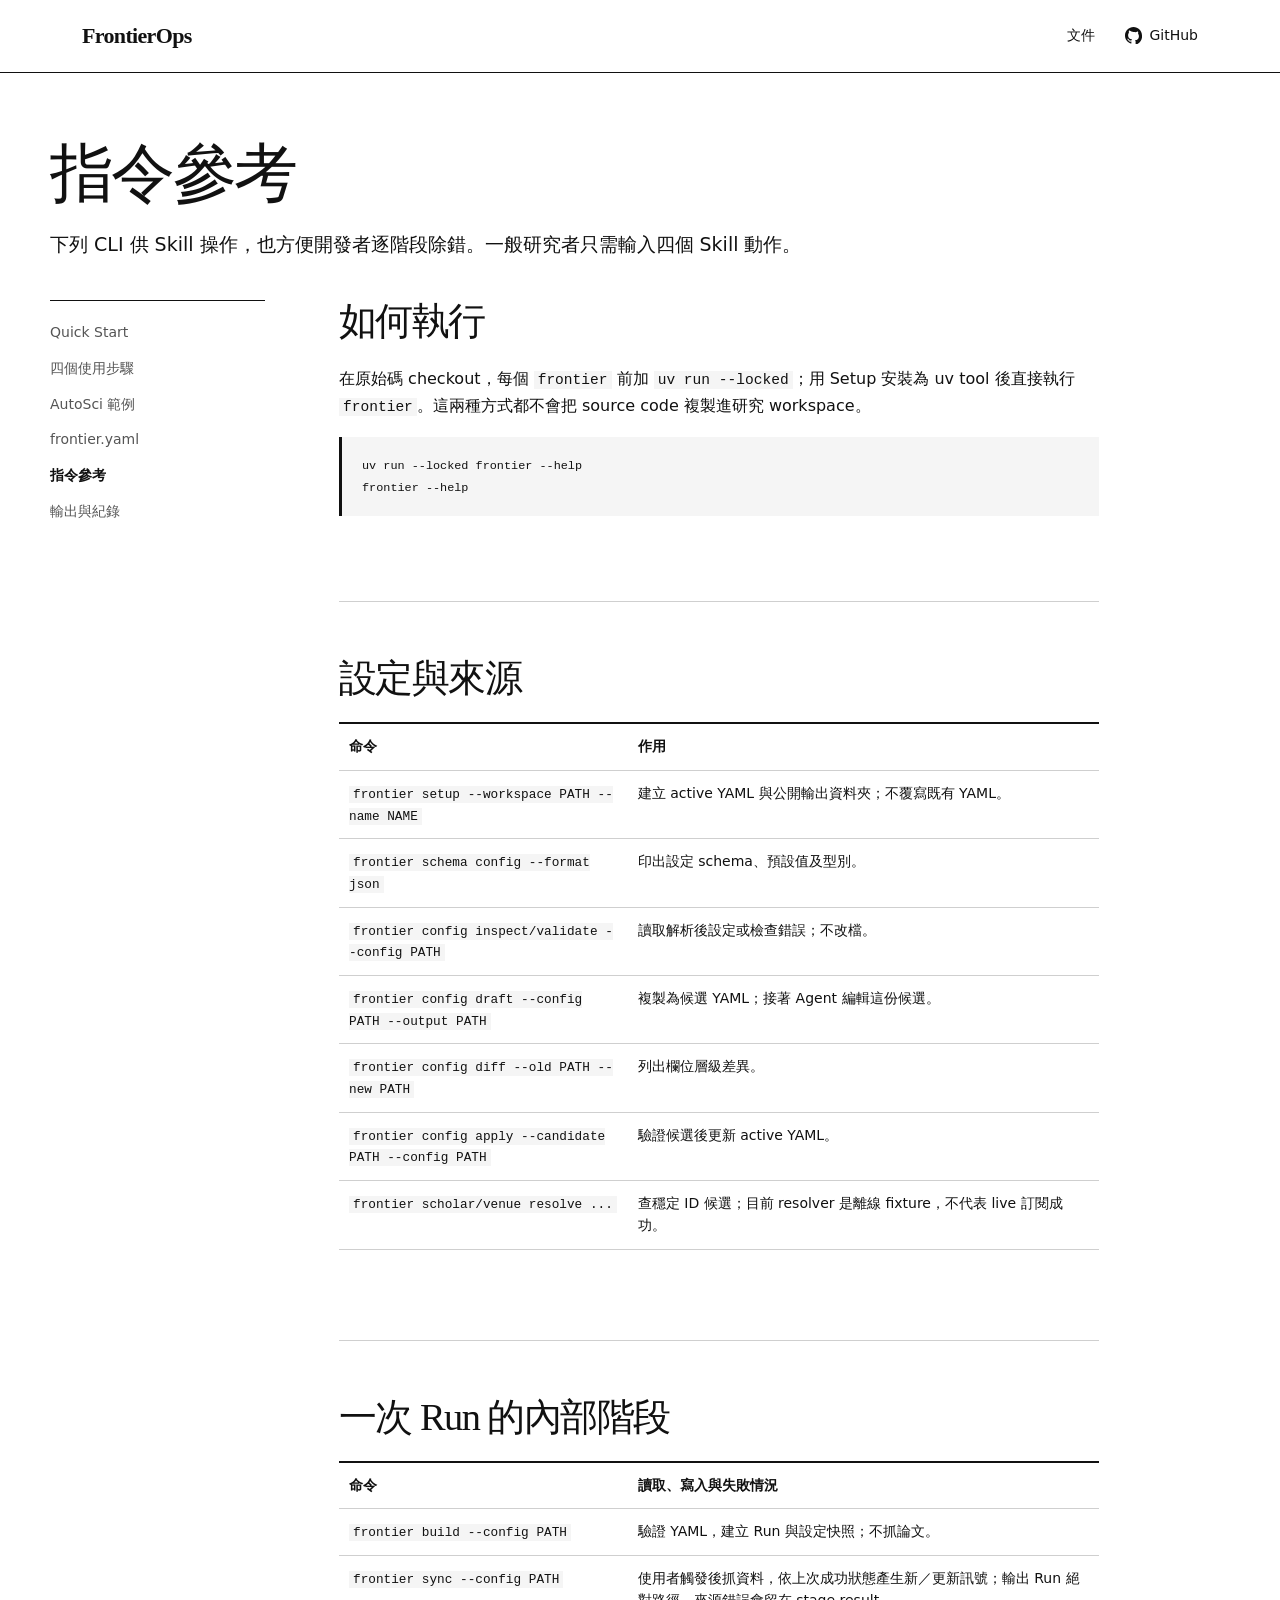
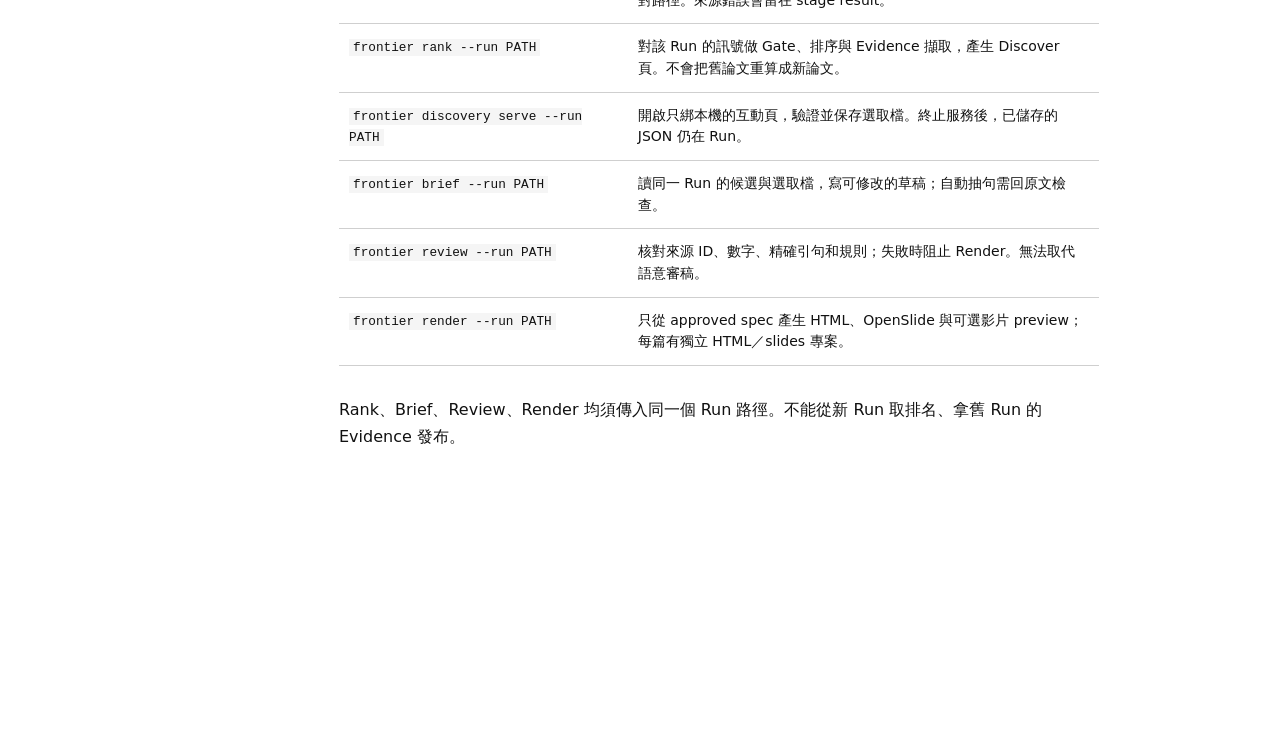
==== docs/commands.html @ 9b868801 "docs: split researcher guide into focused pages" ====
<!doctype html><html lang="zh-Hant"><head><meta charset="utf-8"><meta name="viewport" content="width=device-width,initial-scale=1"><title>指令參考 — FrontierOps</title><link rel="stylesheet" href="site.css"></head><body>
<header class="site-header"><div class="container header-inner"><a class="wordmark" href="index.html">FrontierOps</a><nav><a href="guide.html">文件</a><a class="github-link" href="https://github.com/Yuankai619/FrontierOps"><img src="github.svg" alt="">GitHub</a></nav></div></header>
<main class="container doc-page"><h1>指令參考</h1><p class="lead">下列 CLI 供 Skill 操作，也方便開發者逐階段除錯。一般研究者只需輸入四個 Skill 動作。</p>
<div class="docs-layout"><nav class="docs-nav" aria-label="文件頁面"><a href="quick-start.html">Quick Start</a><a href="steps.html">四個使用步驟</a><a href="example.html">AutoSci 範例</a><a href="configuration.html">frontier.yaml</a><a href="commands.html" aria-current="page">指令參考</a><a href="outputs.html">輸出與紀錄</a></nav><article class="docs-main">
<section><h2>如何執行</h2><p>在原始碼 checkout，每個 <code>frontier</code> 前加 <code>uv run --locked</code>；用 Setup 安裝為 uv tool 後直接執行 <code>frontier</code>。這兩種方式都不會把 source code 複製進研究 workspace。</p><pre><code>uv run --locked frontier --help
frontier --help</code></pre></section>
<section><h2>設定與來源</h2><table><thead><tr><th>命令</th><th>作用</th></tr></thead><tbody>
<tr><td><code>frontier setup --workspace PATH --name NAME</code></td><td>建立 active YAML 與公開輸出資料夾；不覆寫既有 YAML。</td></tr>
<tr><td><code>frontier schema config --format json</code></td><td>印出設定 schema、預設值及型別。</td></tr>
<tr><td><code>frontier config inspect/validate --config PATH</code></td><td>讀取解析後設定或檢查錯誤；不改檔。</td></tr>
<tr><td><code>frontier config draft --config PATH --output PATH</code></td><td>複製為候選 YAML；接著 Agent 編輯這份候選。</td></tr>
<tr><td><code>frontier config diff --old PATH --new PATH</code></td><td>列出欄位層級差異。</td></tr>
<tr><td><code>frontier config apply --candidate PATH --config PATH</code></td><td>驗證候選後更新 active YAML。</td></tr>
<tr><td><code>frontier scholar/venue resolve ...</code></td><td>查穩定 ID 候選；目前 resolver 是離線 fixture，不代表 live 訂閱成功。</td></tr>
</tbody></table></section>
<section><h2>一次 Run 的內部階段</h2><table><thead><tr><th>命令</th><th>讀取、寫入與失敗情況</th></tr></thead><tbody>
<tr><td><code>frontier build --config PATH</code></td><td>驗證 YAML，建立 Run 與設定快照；不抓論文。</td></tr>
<tr><td><code>frontier sync --config PATH</code></td><td>使用者觸發後抓資料，依上次成功狀態產生新／更新訊號；輸出 Run 絕對路徑。來源錯誤會留在 stage result。</td></tr>
<tr><td><code>frontier rank --run PATH</code></td><td>對該 Run 的訊號做 Gate、排序與 Evidence 擷取，產生 Discover 頁。不會把舊論文重算成新論文。</td></tr>
<tr><td><code>frontier discovery serve --run PATH</code></td><td>開啟只綁本機的互動頁，驗證並保存選取檔。終止服務後，已儲存的 JSON 仍在 Run。</td></tr>
<tr><td><code>frontier brief --run PATH</code></td><td>讀同一 Run 的候選與選取檔，寫可修改的草稿；自動抽句需回原文檢查。</td></tr>
<tr><td><code>frontier review --run PATH</code></td><td>核對來源 ID、數字、精確引句和規則；失敗時阻止 Render。無法取代語意審稿。</td></tr>
<tr><td><code>frontier render --run PATH</code></td><td>只從 approved spec 產生 HTML、OpenSlide 與可選影片 preview；每篇有獨立 HTML／slides 專案。</td></tr>
</tbody></table><p>Rank、Brief、Review、Render 均須傳入同一個 Run 路徑。不能從新 Run 取排名、拿舊 Run 的 Evidence 發布。</p></section>
</article></div></main></body></html>
---- docs/site.css ----
:root{color-scheme:light;--ink:#111;--muted:#555;--line:#cfcfcf;--soft:#f5f5f5;--paper:#fff}
*{box-sizing:border-box}
html{scroll-behavior:smooth}
body{margin:0;background:var(--paper);color:var(--ink);font:16px/1.7 system-ui,-apple-system,"Noto Sans TC",sans-serif}
a{color:inherit;text-underline-offset:4px}
a:hover{text-decoration-thickness:2px}
a:focus-visible,button:focus-visible{outline:2px solid var(--ink);outline-offset:4px}
.container{max-width:1180px;margin:auto;padding:0 32px}
.site-header{border-bottom:1px solid var(--ink);background:var(--paper)}
.header-inner{min-height:72px;display:flex;align-items:center;justify-content:space-between;gap:24px}
.wordmark{font:700 22px/1.1 Georgia,"Noto Serif TC",serif;text-decoration:none;letter-spacing:-.03em}
.site-header nav,.footer-inner>div{display:flex;align-items:center;gap:30px;flex-wrap:wrap}
.site-header nav a,.site-footer a{font-size:14px;text-decoration:none}
.site-header nav a:hover,.site-footer a:hover{text-decoration:underline}
.github-link{display:inline-flex;align-items:center;gap:7px}.github-link img{width:17px;height:17px}
.docs-home{padding-top:78px;padding-bottom:100px}.docs-home h1{font-size:68px;margin-bottom:16px}.docs-lead{font-size:20px;max-width:680px}
.doc-links{display:grid;grid-template-columns:1fr 1fr;gap:0 42px;border-top:2px solid #111;margin-top:52px}.doc-links a{display:grid;grid-template-columns:40px 1fr;gap:0 20px;text-decoration:none;border-bottom:1px solid var(--line);padding:24px 0}.doc-links a:hover strong{text-decoration:underline}.doc-links span{font:14px ui-monospace,monospace;color:var(--muted);grid-row:span 2}.doc-links strong{font:500 26px Georgia,serif}.doc-links small{font-size:14px;color:var(--muted)}.docs-aside{margin-top:42px;color:var(--muted)}
.doc-page{padding:65px 0 100px}.doc-page h1{font-size:clamp(42px,5vw,64px);margin-bottom:18px}.doc-page .lead{font-size:19px;max-width:770px}.doc-page .docs-layout{padding-top:22px}.doc-page .docs-main section{padding-top:0}.doc-page .docs-nav a[aria-current=page]{color:#111;font-weight:700}
h1,h2,h3,p{margin-top:0}
h1,h2{font-family:Georgia,"Noto Serif TC",serif;letter-spacing:-.04em;line-height:1.12}
h1{font-size:clamp(46px,7.2vw,100px);font-weight:500;margin-bottom:32px}
h2{font-size:clamp(32px,4.1vw,54px);font-weight:500;margin-bottom:26px}
h3{font-size:22px;line-height:1.25;margin-bottom:8px}
p{margin-bottom:18px}
.hero{padding:110px 0 112px}
.hero h1{max-width:1000px}
.hero-copy{font-size:clamp(19px,2vw,24px);line-height:1.6;max-width:800px}
.actions{display:flex;align-items:center;gap:30px;flex-wrap:wrap;margin-top:38px}
.button-primary{display:inline-flex;align-items:center;justify-content:space-between;gap:42px;padding:14px 19px;background:var(--ink);color:#fff;text-decoration:none;font-weight:650;min-width:180px}
.button-primary:hover{background:#333}
.plain-link{font-weight:600;text-decoration:none;border-bottom:1px solid var(--ink);padding-bottom:3px}
.section{border-top:1px solid var(--ink);padding:88px 0 94px}
.section-tinted{background:var(--soft)}
.split-section{display:grid;grid-template-columns:minmax(280px,.92fr) minmax(0,1fr);gap:80px}
.split-section h2{max-width:500px}
.section-copy{font-size:19px;line-height:1.72;max-width:650px}
.section-copy p:last-child{margin-bottom:0}
.action-list{list-style:none;padding:0;margin:42px 0 20px;border-top:1px solid var(--ink)}
.action-list li{display:grid;grid-template-columns:80px 180px 1fr;gap:22px;align-items:baseline;border-bottom:1px solid var(--line);padding:25px 0}
.action-list li>div{display:contents}
.action-list h3{margin:0}
.action-list p{margin:0;color:var(--muted)}
.step-number{font:15px/1.5 ui-monospace,SFMono-Regular,Consolas,monospace;color:var(--muted)}
.section-note{font-size:14px;color:var(--muted);margin-top:26px}
.output-row{border-top:1px solid var(--line);padding:19px 0 22px}
.output-row:last-child{border-bottom:1px solid var(--line)}
.output-row h3{font-size:20px}
.output-row p{font-size:17px;color:var(--muted);margin:0}
.closing{border-top:1px solid var(--ink);padding:86px 0 98px;background:var(--ink);color:#fff}
.closing h2{margin-bottom:18px}
.closing p{font-size:19px;max-width:700px;color:#ddd}
.closing .button-primary{background:#fff;color:var(--ink)}
.closing .button-primary:hover{background:#ddd}
.closing .plain-link{border-color:#fff}
.site-footer{border-top:1px solid var(--line);padding:30px 0 44px;font-size:14px}
.footer-inner{display:flex;justify-content:space-between;gap:24px}
.footer-inner>div{gap:24px}
/* Documentation layout */
.docs-intro{padding:62px 0 48px;border-bottom:1px solid var(--ink)}
.docs-intro h1{font-size:clamp(42px,5.2vw,70px);margin-bottom:20px}
.docs-intro p{font-size:19px;max-width:760px;margin:0}
.docs-layout{display:grid;grid-template-columns:215px minmax(0,760px);gap:74px;align-items:start;padding-top:42px;padding-bottom:100px}
.docs-nav{position:sticky;top:30px;border-top:1px solid var(--ink);padding-top:14px}
.docs-nav a{display:block;padding:6px 0;font-size:14px;text-decoration:none;color:var(--muted)}
.docs-nav a:hover{color:var(--ink);text-decoration:underline}
.docs-main section{padding:8px 0 60px;margin-bottom:55px;border-bottom:1px solid var(--line);scroll-margin-top:30px}
.docs-main section:last-child{border-bottom:0;margin-bottom:0}
.docs-main h2{font-size:clamp(29px,3vw,40px);margin-bottom:22px}
.docs-main h3{font-size:21px;margin:34px 0 12px}
.docs-main p,.docs-main li{max-width:760px}
.docs-main ul,.docs-main ol{padding-left:22px;margin:0 0 20px}
.docs-main li{padding-left:4px;margin-bottom:9px}
.docs-main pre{overflow:auto;background:var(--soft);border-left:3px solid var(--ink);padding:18px 20px;margin:18px 0 25px;font:13px/1.65 ui-monospace,SFMono-Regular,Consolas,monospace;white-space:pre}
.docs-main code{font:0.91em ui-monospace,SFMono-Regular,Consolas,monospace}
.docs-main p code,.docs-main li code,.docs-main td code{background:var(--soft);padding:1px 4px}
.docs-main pre code{background:transparent;padding:0}
.docs-main table{border-collapse:collapse;width:100%;font-size:14px;line-height:1.55;margin:20px 0 30px}
.docs-main th,.docs-main td{text-align:left;vertical-align:top;padding:12px 10px;border-bottom:1px solid var(--line)}
.docs-main th{border-top:2px solid var(--ink);font-weight:700}
.docs-main td:first-child{width:38%;overflow-wrap:anywhere}
.docs-main blockquote{margin:18px 0 24px;padding:16px 20px;border-left:3px solid var(--ink);background:var(--soft)}
.docs-main blockquote p:last-child{margin-bottom:0}
.docs-main .note{font-size:14px;color:var(--muted)}
.docs-main .mini-heading{font:700 14px/1.5 system-ui,-apple-system,sans-serif;letter-spacing:0;margin:22px 0 8px}
.docs-main .step-guide{border-top:1px solid var(--line);padding:22px 0 0}
.docs-main .step-guide h3{margin:0 0 7px}
.docs-main .step-guide p{margin-bottom:12px}
@media(max-width:820px){.split-section{grid-template-columns:1fr;gap:18px}.docs-layout{grid-template-columns:1fr;gap:28px}.docs-nav{position:static;display:flex;gap:18px;overflow-x:auto;white-space:nowrap}.docs-nav a{flex:none}.action-list li{grid-template-columns:50px 130px 1fr;gap:14px}.doc-links{grid-template-columns:1fr}}
@media(max-width:600px){.container{padding:0 20px}.header-inner{align-items:flex-start;flex-direction:column;padding-top:18px;padding-bottom:16px}.site-header nav{gap:12px 20px}.hero{padding:70px 0 78px}.section{padding:65px 0}.action-list li{grid-template-columns:44px 1fr;gap:8px 13px}.action-list li>div{display:block}.action-list p{grid-column:2;margin-top:5px}.closing{padding:65px 0}.footer-inner{flex-direction:column}.docs-intro{padding:46px 0 36px}.docs-layout{padding-bottom:55px}.docs-main section{margin-bottom:38px;padding-bottom:44px}.docs-main table{display:block;overflow-x:auto}}
@media(prefers-reduced-motion:reduce){html{scroll-behavior:auto}}
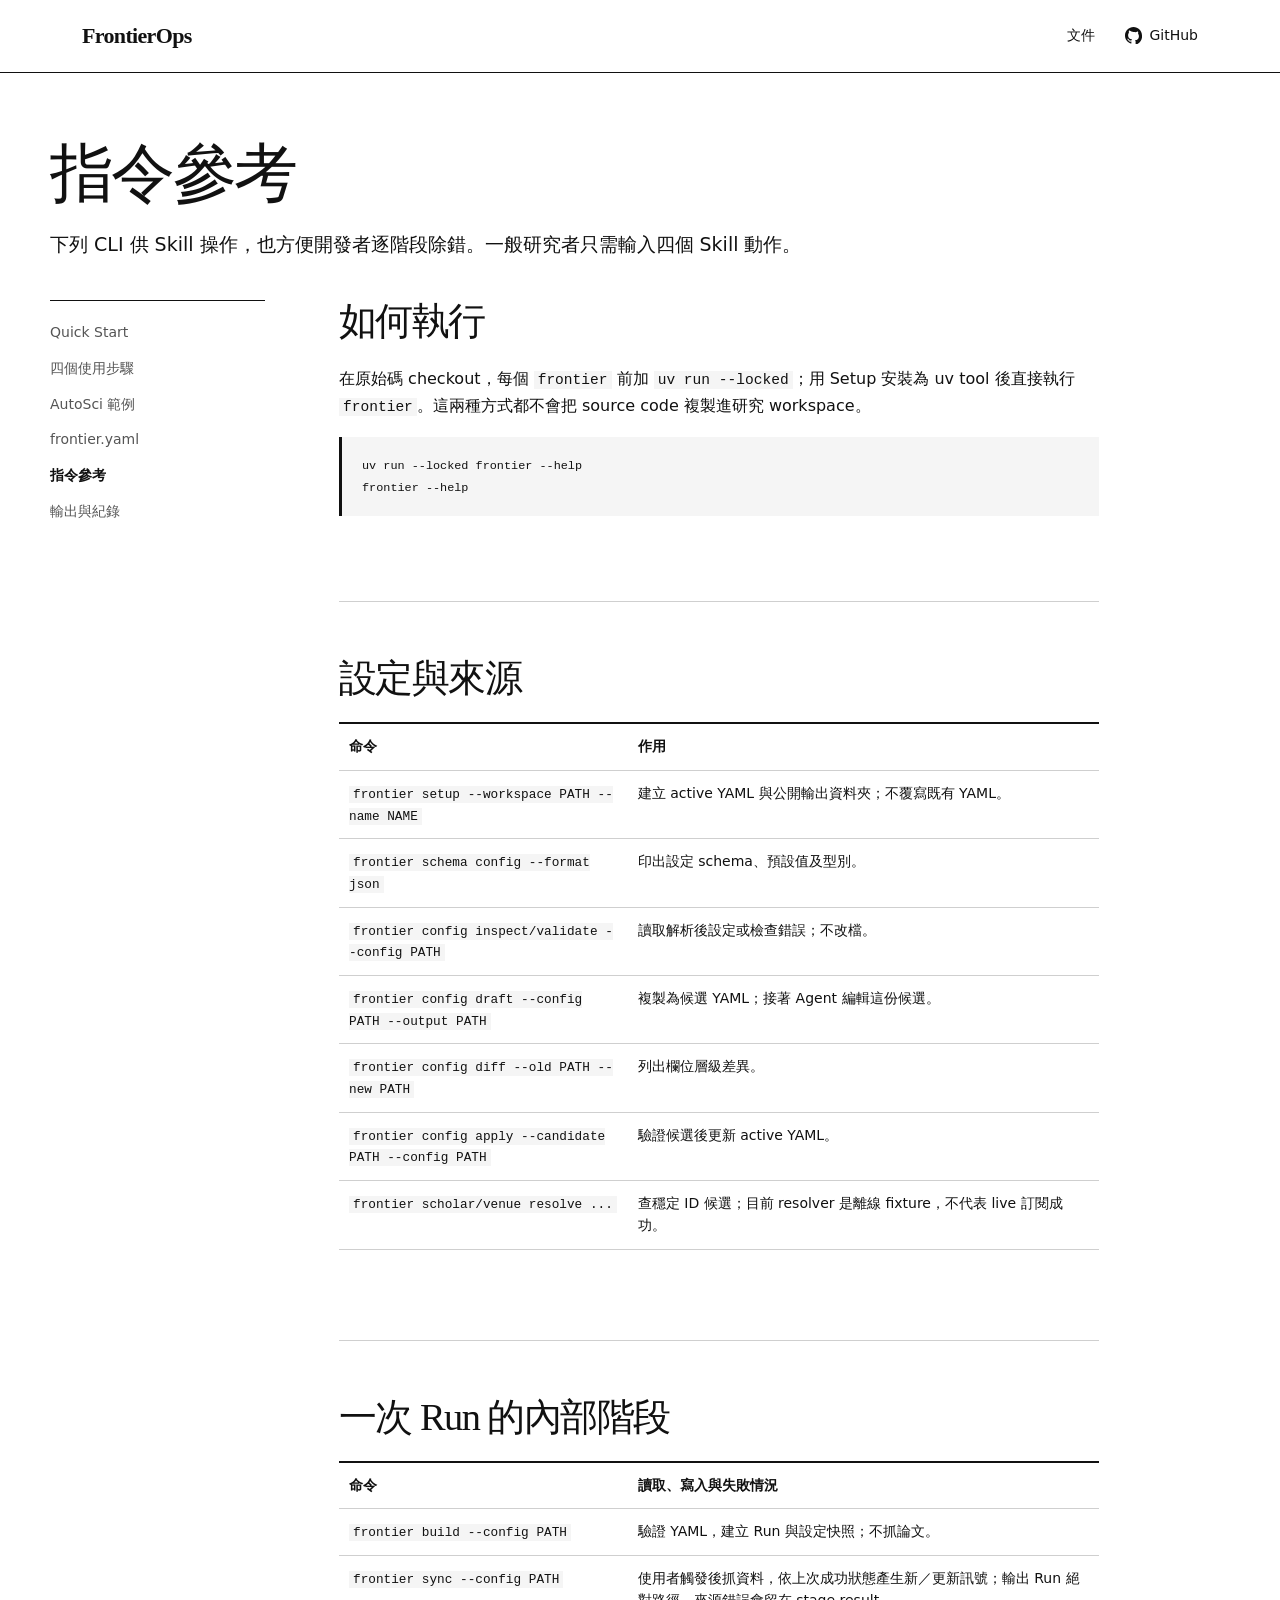
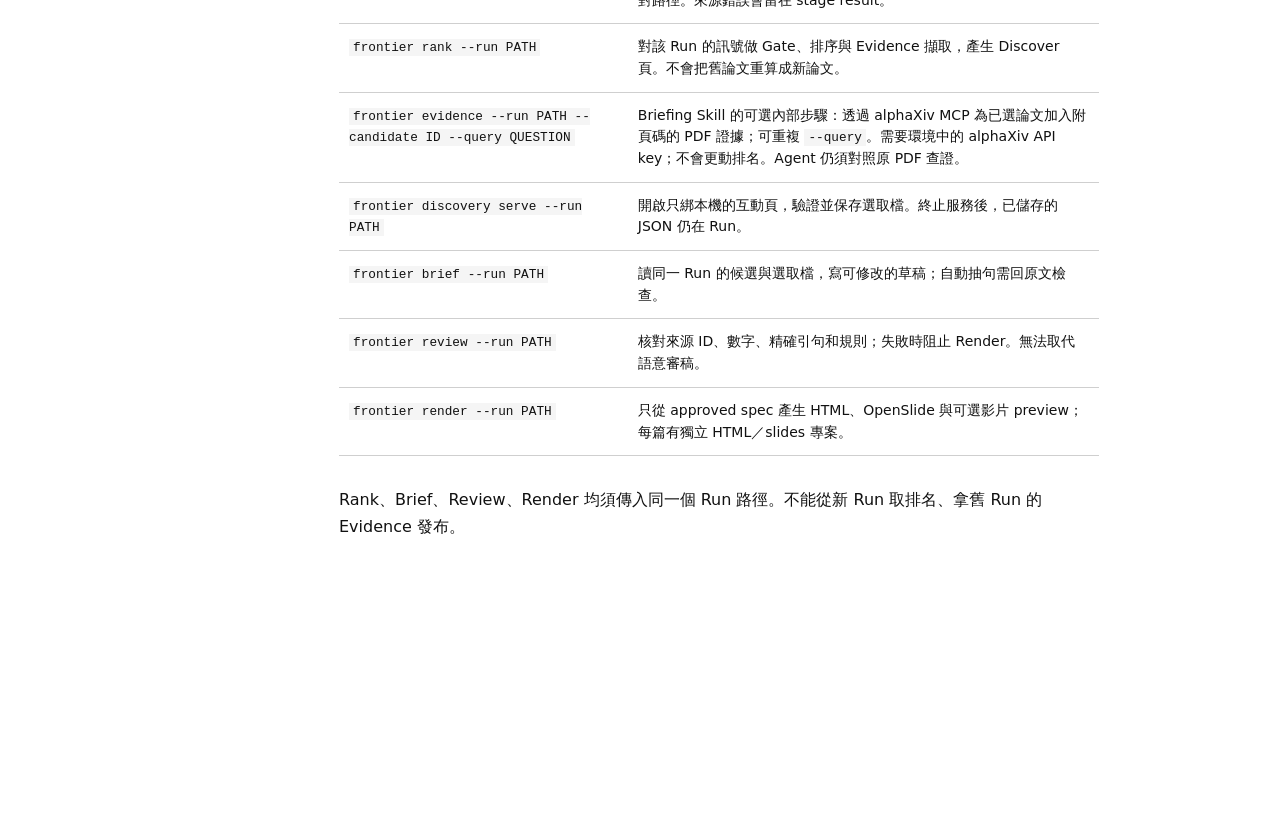
==== commit 53ffa4d5: "feat: enrich briefing candidates with alphaXiv page evidence" ====
--- a/docs/commands.html
+++ b/docs/commands.html
@@ -17,6 +17,7 @@
 <tr><td><code>frontier build --config PATH</code></td><td>驗證 YAML，建立 Run 與設定快照；不抓論文。</td></tr>
 <tr><td><code>frontier sync --config PATH</code></td><td>使用者觸發後抓資料，依上次成功狀態產生新／更新訊號；輸出 Run 絕對路徑。來源錯誤會留在 stage result。</td></tr>
 <tr><td><code>frontier rank --run PATH</code></td><td>對該 Run 的訊號做 Gate、排序與 Evidence 擷取，產生 Discover 頁。不會把舊論文重算成新論文。</td></tr>
+<tr><td><code>frontier evidence --run PATH --candidate ID --query QUESTION</code></td><td>Briefing Skill 的可選內部步驟：透過 alphaXiv MCP 為已選論文加入附頁碼的 PDF 證據；可重複 <code>--query</code>。需要環境中的 alphaXiv API key；不會更動排名。Agent 仍須對照原 PDF 查證。</td></tr>
 <tr><td><code>frontier discovery serve --run PATH</code></td><td>開啟只綁本機的互動頁，驗證並保存選取檔。終止服務後，已儲存的 JSON 仍在 Run。</td></tr>
 <tr><td><code>frontier brief --run PATH</code></td><td>讀同一 Run 的候選與選取檔，寫可修改的草稿；自動抽句需回原文檢查。</td></tr>
 <tr><td><code>frontier review --run PATH</code></td><td>核對來源 ID、數字、精確引句和規則；失敗時阻止 Render。無法取代語意審稿。</td></tr>
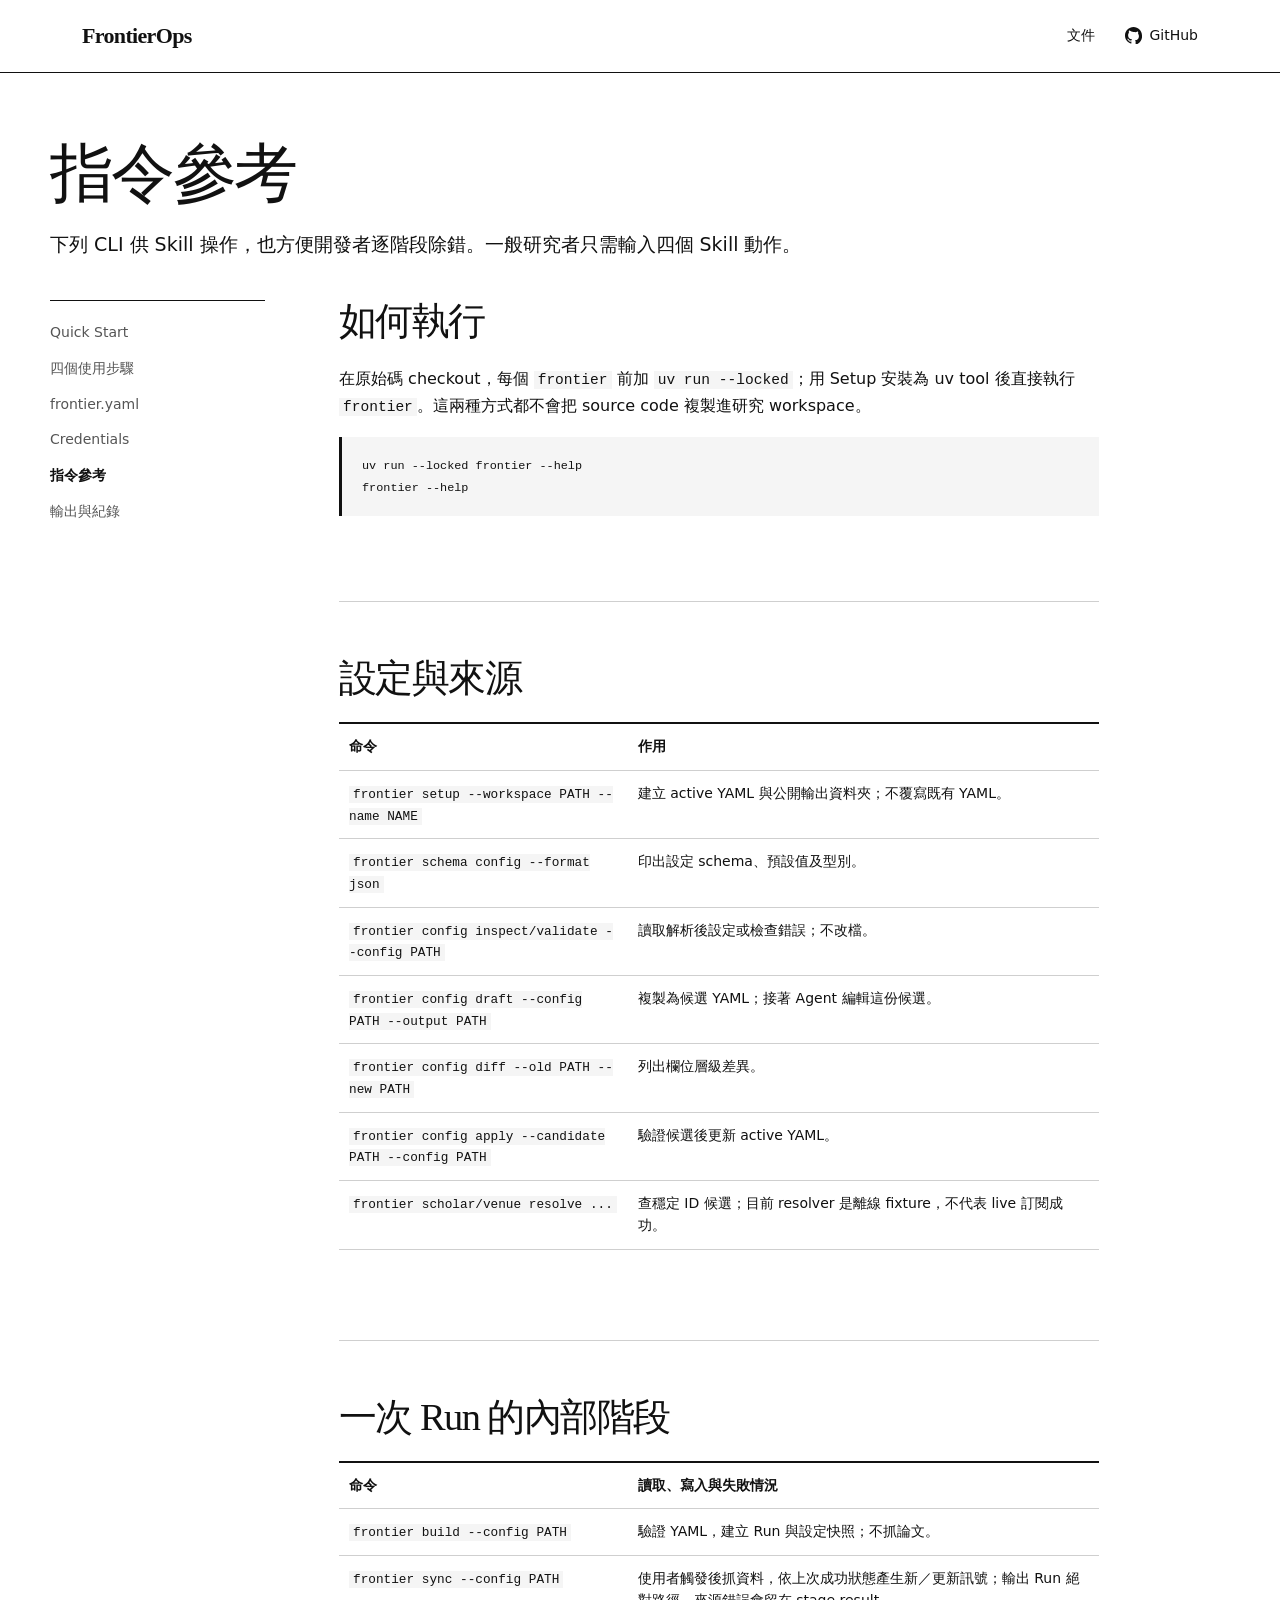
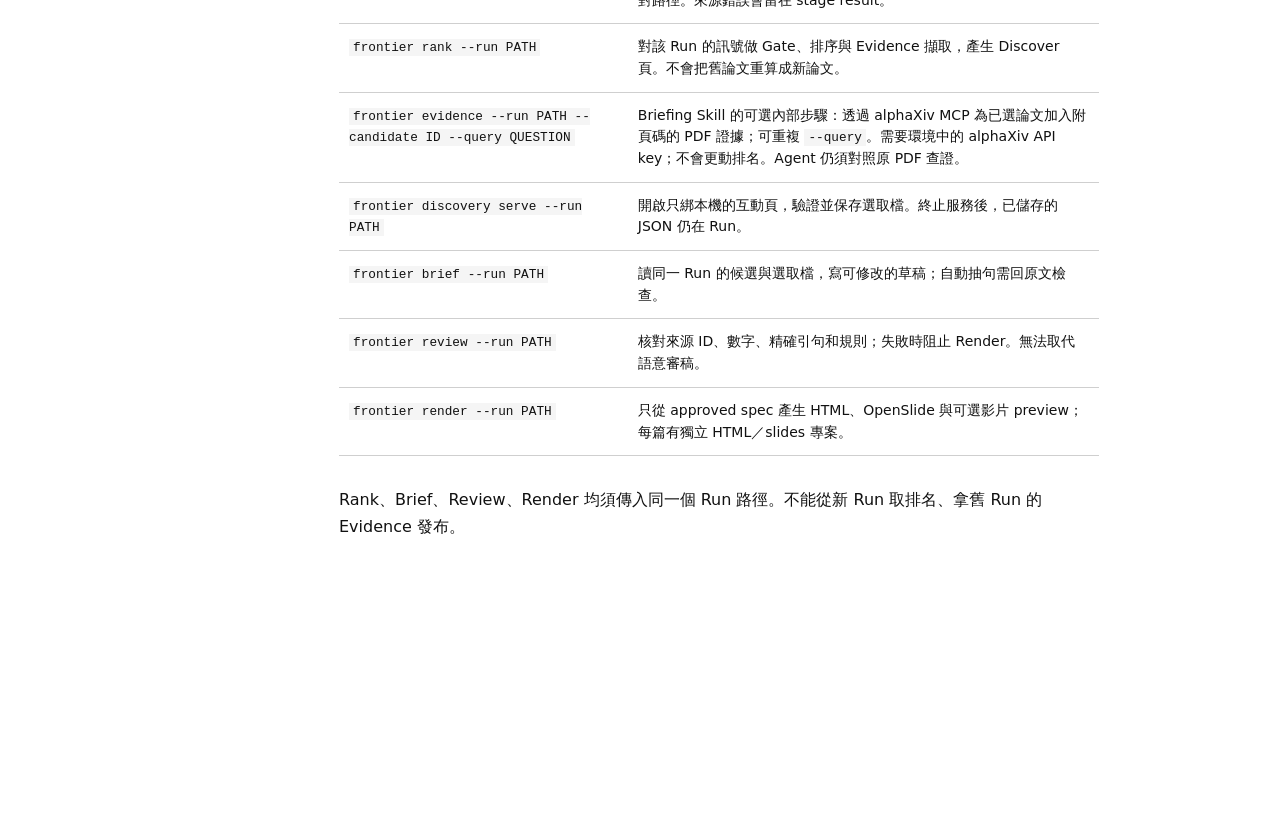
==== commit 61d07a4d: "docs: simplify English user guide and remove example pages" ====
--- a/docs/commands.html
+++ b/docs/commands.html
@@ -1,7 +1,7 @@
 <!doctype html><html lang="zh-Hant"><head><meta charset="utf-8"><meta name="viewport" content="width=device-width,initial-scale=1"><title>指令參考 — FrontierOps</title><link rel="stylesheet" href="site.css"></head><body>
 <header class="site-header"><div class="container header-inner"><a class="wordmark" href="index.html">FrontierOps</a><nav><a href="guide.html">文件</a><a class="github-link" href="https://github.com/Yuankai619/FrontierOps"><img src="github.svg" alt="">GitHub</a></nav></div></header>
 <main class="container doc-page"><h1>指令參考</h1><p class="lead">下列 CLI 供 Skill 操作，也方便開發者逐階段除錯。一般研究者只需輸入四個 Skill 動作。</p>
-<div class="docs-layout"><nav class="docs-nav" aria-label="文件頁面"><a href="quick-start.html">Quick Start</a><a href="steps.html">四個使用步驟</a><a href="example.html">AutoSci 範例</a><a href="configuration.html">frontier.yaml</a><a href="commands.html" aria-current="page">指令參考</a><a href="outputs.html">輸出與紀錄</a></nav><article class="docs-main">
+<div class="docs-layout"><nav class="docs-nav" aria-label="文件頁面"><a href="quick-start.html">Quick Start</a><a href="steps.html">四個使用步驟</a><a href="configuration.html">frontier.yaml</a><a href="credentials.html">Credentials</a><a href="commands.html" aria-current="page">指令參考</a><a href="outputs.html">輸出與紀錄</a></nav><article class="docs-main">
 <section><h2>如何執行</h2><p>在原始碼 checkout，每個 <code>frontier</code> 前加 <code>uv run --locked</code>；用 Setup 安裝為 uv tool 後直接執行 <code>frontier</code>。這兩種方式都不會把 source code 複製進研究 workspace。</p><pre><code>uv run --locked frontier --help
 frontier --help</code></pre></section>
 <section><h2>設定與來源</h2><table><thead><tr><th>命令</th><th>作用</th></tr></thead><tbody>
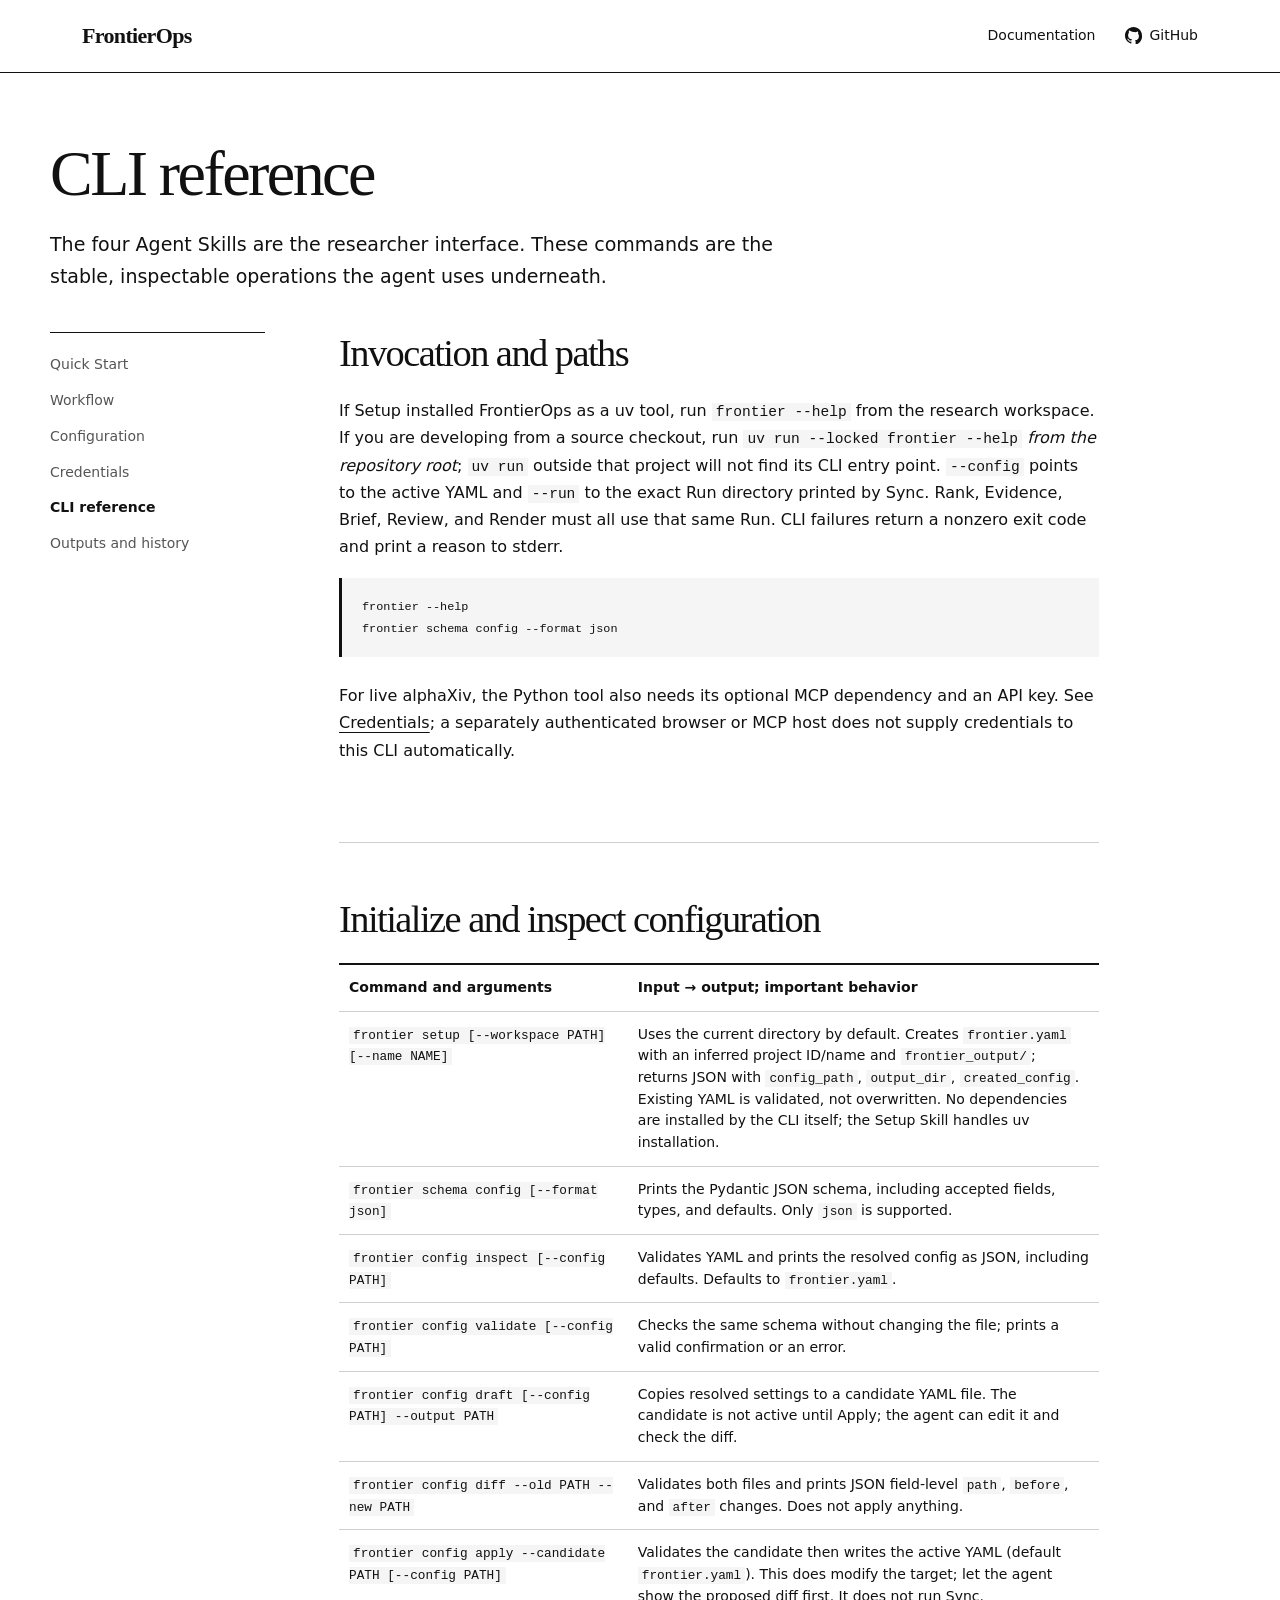
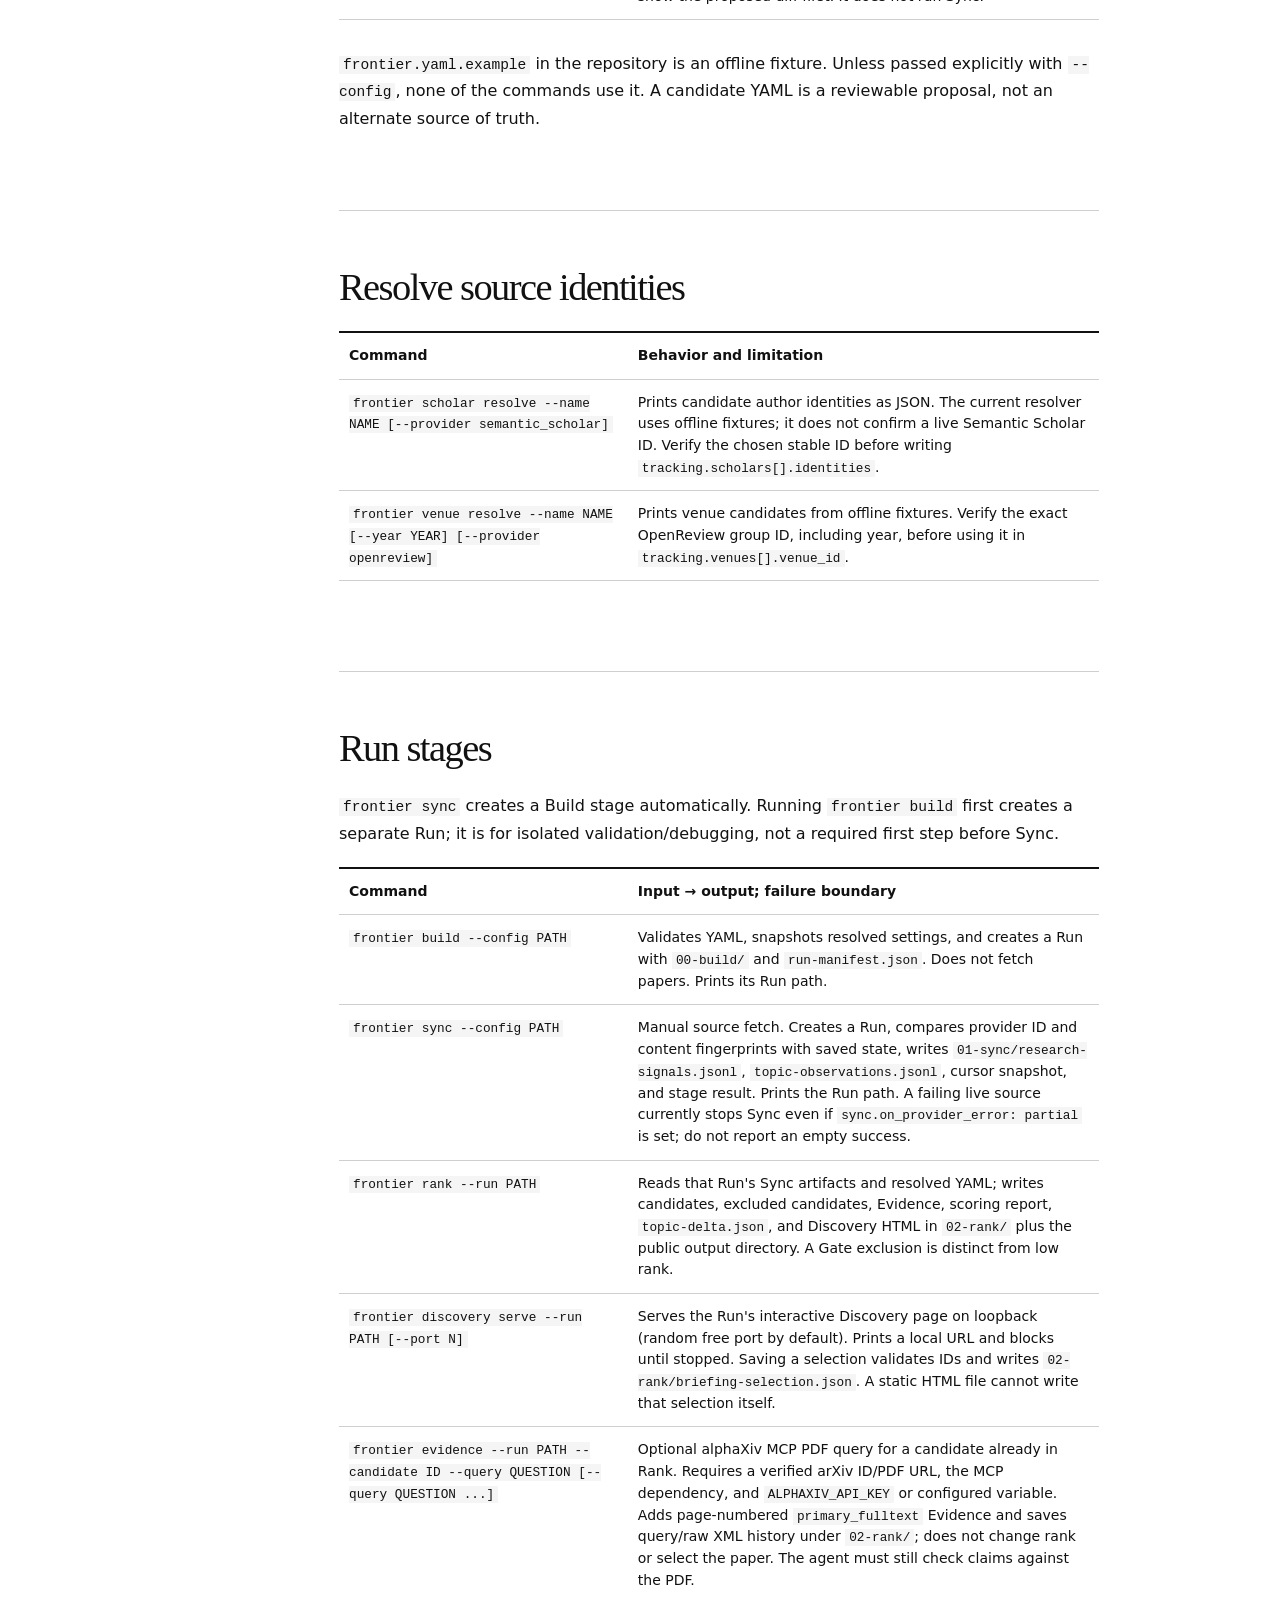
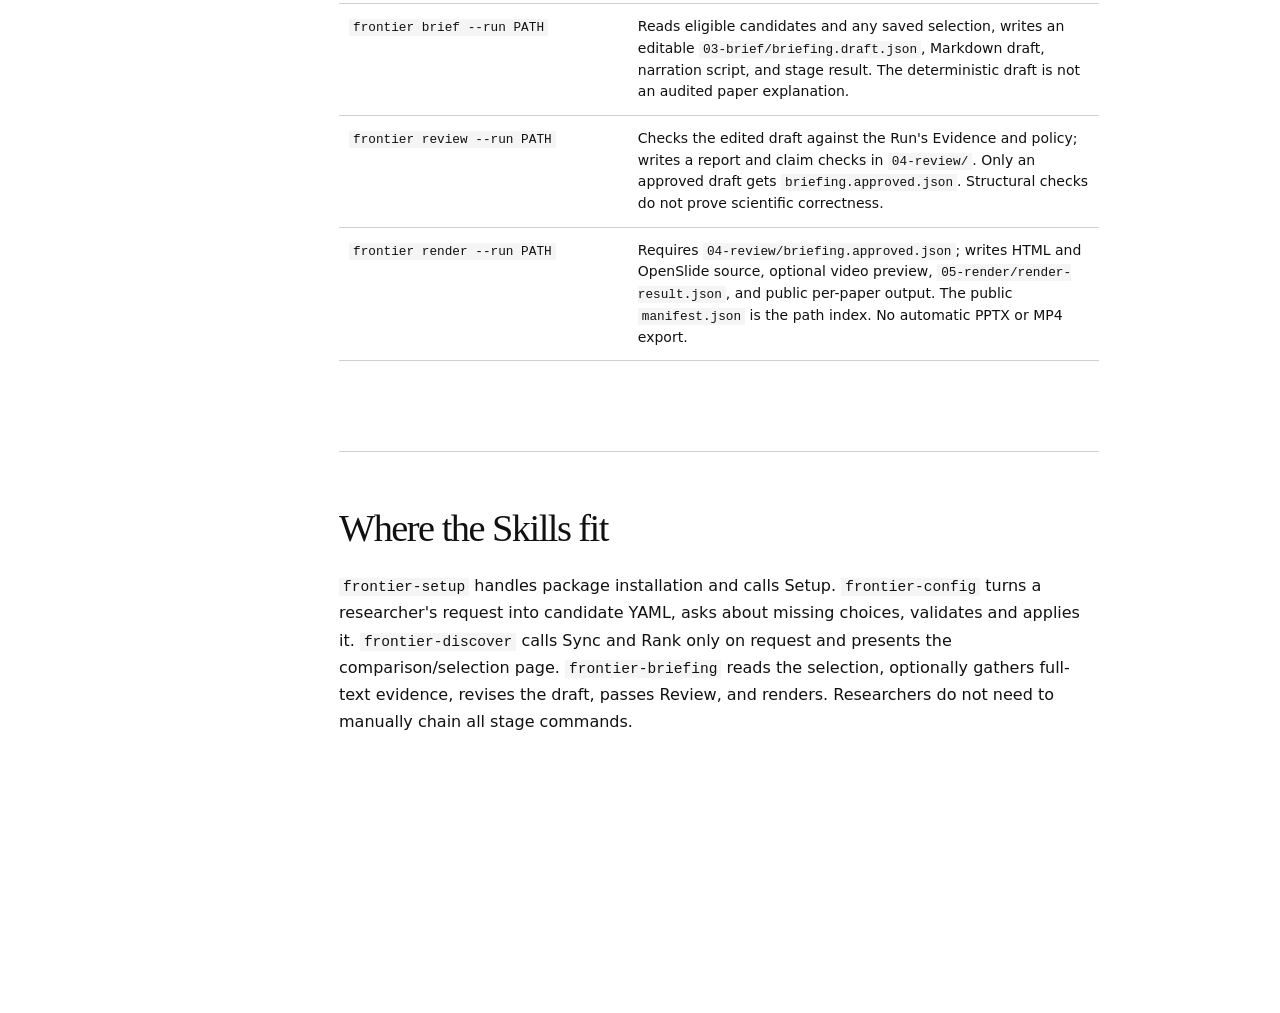
==== commit 66790dce: "docs: document every config field and provider credential" ====
--- a/docs/commands.html
+++ b/docs/commands.html
@@ -1,26 +1,36 @@
-<!doctype html><html lang="zh-Hant"><head><meta charset="utf-8"><meta name="viewport" content="width=device-width,initial-scale=1"><title>指令參考 — FrontierOps</title><link rel="stylesheet" href="site.css"></head><body>
-<header class="site-header"><div class="container header-inner"><a class="wordmark" href="index.html">FrontierOps</a><nav><a href="guide.html">文件</a><a class="github-link" href="https://github.com/Yuankai619/FrontierOps"><img src="github.svg" alt="">GitHub</a></nav></div></header>
-<main class="container doc-page"><h1>指令參考</h1><p class="lead">下列 CLI 供 Skill 操作，也方便開發者逐階段除錯。一般研究者只需輸入四個 Skill 動作。</p>
-<div class="docs-layout"><nav class="docs-nav" aria-label="文件頁面"><a href="quick-start.html">Quick Start</a><a href="steps.html">四個使用步驟</a><a href="configuration.html">frontier.yaml</a><a href="credentials.html">Credentials</a><a href="commands.html" aria-current="page">指令參考</a><a href="outputs.html">輸出與紀錄</a></nav><article class="docs-main">
-<section><h2>如何執行</h2><p>在原始碼 checkout，每個 <code>frontier</code> 前加 <code>uv run --locked</code>；用 Setup 安裝為 uv tool 後直接執行 <code>frontier</code>。這兩種方式都不會把 source code 複製進研究 workspace。</p><pre><code>uv run --locked frontier --help
-frontier --help</code></pre></section>
-<section><h2>設定與來源</h2><table><thead><tr><th>命令</th><th>作用</th></tr></thead><tbody>
-<tr><td><code>frontier setup --workspace PATH --name NAME</code></td><td>建立 active YAML 與公開輸出資料夾；不覆寫既有 YAML。</td></tr>
-<tr><td><code>frontier schema config --format json</code></td><td>印出設定 schema、預設值及型別。</td></tr>
-<tr><td><code>frontier config inspect/validate --config PATH</code></td><td>讀取解析後設定或檢查錯誤；不改檔。</td></tr>
-<tr><td><code>frontier config draft --config PATH --output PATH</code></td><td>複製為候選 YAML；接著 Agent 編輯這份候選。</td></tr>
-<tr><td><code>frontier config diff --old PATH --new PATH</code></td><td>列出欄位層級差異。</td></tr>
-<tr><td><code>frontier config apply --candidate PATH --config PATH</code></td><td>驗證候選後更新 active YAML。</td></tr>
-<tr><td><code>frontier scholar/venue resolve ...</code></td><td>查穩定 ID 候選；目前 resolver 是離線 fixture，不代表 live 訂閱成功。</td></tr>
+<!doctype html>
+<html lang="en"><head><meta charset="utf-8"><meta name="viewport" content="width=device-width,initial-scale=1"><title>CLI reference — FrontierOps</title><link rel="stylesheet" href="site.css"></head><body>
+<header class="site-header"><div class="container header-inner"><a class="wordmark" href="index.html">FrontierOps</a><nav><a href="guide.html">Documentation</a><a class="github-link" href="https://github.com/Yuankai619/FrontierOps"><img src="github.svg" alt="">GitHub</a></nav></div></header>
+<main class="container doc-page"><h1>CLI reference</h1><p class="lead">The four Agent Skills are the researcher interface. These commands are the stable, inspectable operations the agent uses underneath.</p>
+<div class="docs-layout"><nav class="docs-nav" aria-label="Documentation pages"><a href="quick-start.html">Quick Start</a><a href="steps.html">Workflow</a><a href="configuration.html">Configuration</a><a href="credentials.html">Credentials</a><a href="commands.html" aria-current="page">CLI reference</a><a href="outputs.html">Outputs and history</a></nav><article class="docs-main">
+<section id="invocation"><h2>Invocation and paths</h2><p>If Setup installed FrontierOps as a uv tool, run <code>frontier --help</code> from the research workspace. If you are developing from a source checkout, run <code>uv run --locked frontier --help</code> <em>from the repository root</em>; <code>uv run</code> outside that project will not find its CLI entry point. <code>--config</code> points to the active YAML and <code>--run</code> to the exact Run directory printed by Sync. Rank, Evidence, Brief, Review, and Render must all use that same Run. CLI failures return a nonzero exit code and print a reason to stderr.</p><pre><code>frontier --help
+frontier schema config --format json</code></pre><p>For live alphaXiv, the Python tool also needs its optional MCP dependency and an API key. See <a href="credentials.html">Credentials</a>; a separately authenticated browser or MCP host does not supply credentials to this CLI automatically.</p></section>
+
+<section id="setup"><h2>Initialize and inspect configuration</h2><table><thead><tr><th>Command and arguments</th><th>Input → output; important behavior</th></tr></thead><tbody>
+<tr><td><code>frontier setup [--workspace PATH] [--name NAME]</code></td><td>Uses the current directory by default. Creates <code>frontier.yaml</code> with an inferred project ID/name and <code>frontier_output/</code>; returns JSON with <code>config_path</code>, <code>output_dir</code>, <code>created_config</code>. Existing YAML is validated, not overwritten. No dependencies are installed by the CLI itself; the Setup Skill handles uv installation.</td></tr>
+<tr><td><code>frontier schema config [--format json]</code></td><td>Prints the Pydantic JSON schema, including accepted fields, types, and defaults. Only <code>json</code> is supported.</td></tr>
+<tr><td><code>frontier config inspect [--config PATH]</code></td><td>Validates YAML and prints the resolved config as JSON, including defaults. Defaults to <code>frontier.yaml</code>.</td></tr>
+<tr><td><code>frontier config validate [--config PATH]</code></td><td>Checks the same schema without changing the file; prints a valid confirmation or an error.</td></tr>
+<tr><td><code>frontier config draft [--config PATH] --output PATH</code></td><td>Copies resolved settings to a candidate YAML file. The candidate is not active until Apply; the agent can edit it and check the diff.</td></tr>
+<tr><td><code>frontier config diff --old PATH --new PATH</code></td><td>Validates both files and prints JSON field-level <code>path</code>, <code>before</code>, and <code>after</code> changes. Does not apply anything.</td></tr>
+<tr><td><code>frontier config apply --candidate PATH [--config PATH]</code></td><td>Validates the candidate then writes the active YAML (default <code>frontier.yaml</code>). This does modify the target; let the agent show the proposed diff first. It does not run Sync.</td></tr>
+</tbody></table><p><code>frontier.yaml.example</code> in the repository is an offline fixture. Unless passed explicitly with <code>--config</code>, none of the commands use it. A candidate YAML is a reviewable proposal, not an alternate source of truth.</p></section>
+
+<section id="resolve"><h2>Resolve source identities</h2><table><thead><tr><th>Command</th><th>Behavior and limitation</th></tr></thead><tbody>
+<tr><td><code>frontier scholar resolve --name NAME [--provider semantic_scholar]</code></td><td>Prints candidate author identities as JSON. The current resolver uses offline fixtures; it does not confirm a live Semantic Scholar ID. Verify the chosen stable ID before writing <code>tracking.scholars[].identities</code>.</td></tr>
+<tr><td><code>frontier venue resolve --name NAME [--year YEAR] [--provider openreview]</code></td><td>Prints venue candidates from offline fixtures. Verify the exact OpenReview group ID, including year, before using it in <code>tracking.venues[].venue_id</code>.</td></tr>
 </tbody></table></section>
-<section><h2>一次 Run 的內部階段</h2><table><thead><tr><th>命令</th><th>讀取、寫入與失敗情況</th></tr></thead><tbody>
-<tr><td><code>frontier build --config PATH</code></td><td>驗證 YAML，建立 Run 與設定快照；不抓論文。</td></tr>
-<tr><td><code>frontier sync --config PATH</code></td><td>使用者觸發後抓資料，依上次成功狀態產生新／更新訊號；輸出 Run 絕對路徑。來源錯誤會留在 stage result。</td></tr>
-<tr><td><code>frontier rank --run PATH</code></td><td>對該 Run 的訊號做 Gate、排序與 Evidence 擷取，產生 Discover 頁。不會把舊論文重算成新論文。</td></tr>
-<tr><td><code>frontier evidence --run PATH --candidate ID --query QUESTION</code></td><td>Briefing Skill 的可選內部步驟：透過 alphaXiv MCP 為已選論文加入附頁碼的 PDF 證據；可重複 <code>--query</code>。需要環境中的 alphaXiv API key；不會更動排名。Agent 仍須對照原 PDF 查證。</td></tr>
-<tr><td><code>frontier discovery serve --run PATH</code></td><td>開啟只綁本機的互動頁，驗證並保存選取檔。終止服務後，已儲存的 JSON 仍在 Run。</td></tr>
-<tr><td><code>frontier brief --run PATH</code></td><td>讀同一 Run 的候選與選取檔，寫可修改的草稿；自動抽句需回原文檢查。</td></tr>
-<tr><td><code>frontier review --run PATH</code></td><td>核對來源 ID、數字、精確引句和規則；失敗時阻止 Render。無法取代語意審稿。</td></tr>
-<tr><td><code>frontier render --run PATH</code></td><td>只從 approved spec 產生 HTML、OpenSlide 與可選影片 preview；每篇有獨立 HTML／slides 專案。</td></tr>
-</tbody></table><p>Rank、Brief、Review、Render 均須傳入同一個 Run 路徑。不能從新 Run 取排名、拿舊 Run 的 Evidence 發布。</p></section>
+
+<section id="pipeline"><h2>Run stages</h2><p><code>frontier sync</code> creates a Build stage automatically. Running <code>frontier build</code> first creates a separate Run; it is for isolated validation/debugging, not a required first step before Sync.</p><table><thead><tr><th>Command</th><th>Input → output; failure boundary</th></tr></thead><tbody>
+<tr><td><code>frontier build --config PATH</code></td><td>Validates YAML, snapshots resolved settings, and creates a Run with <code>00-build/</code> and <code>run-manifest.json</code>. Does not fetch papers. Prints its Run path.</td></tr>
+<tr><td><code>frontier sync --config PATH</code></td><td>Manual source fetch. Creates a Run, compares provider ID and content fingerprints with saved state, writes <code>01-sync/research-signals.jsonl</code>, <code>topic-observations.jsonl</code>, cursor snapshot, and stage result. Prints the Run path. A failing live source currently stops Sync even if <code>sync.on_provider_error: partial</code> is set; do not report an empty success.</td></tr>
+<tr><td><code>frontier rank --run PATH</code></td><td>Reads that Run's Sync artifacts and resolved YAML; writes candidates, excluded candidates, Evidence, scoring report, <code>topic-delta.json</code>, and Discovery HTML in <code>02-rank/</code> plus the public output directory. A Gate exclusion is distinct from low rank.</td></tr>
+<tr><td><code>frontier discovery serve --run PATH [--port N]</code></td><td>Serves the Run's interactive Discovery page on loopback (random free port by default). Prints a local URL and blocks until stopped. Saving a selection validates IDs and writes <code>02-rank/briefing-selection.json</code>. A static HTML file cannot write that selection itself.</td></tr>
+<tr><td><code>frontier evidence --run PATH --candidate ID --query QUESTION [--query QUESTION ...]</code></td><td>Optional alphaXiv MCP PDF query for a candidate already in Rank. Requires a verified arXiv ID/PDF URL, the MCP dependency, and <code>ALPHAXIV_API_KEY</code> or configured variable. Adds page-numbered <code>primary_fulltext</code> Evidence and saves query/raw XML history under <code>02-rank/</code>; does not change rank or select the paper. The agent must still check claims against the PDF.</td></tr>
+<tr><td><code>frontier brief --run PATH</code></td><td>Reads eligible candidates and any saved selection, writes an editable <code>03-brief/briefing.draft.json</code>, Markdown draft, narration script, and stage result. The deterministic draft is not an audited paper explanation.</td></tr>
+<tr><td><code>frontier review --run PATH</code></td><td>Checks the edited draft against the Run's Evidence and policy; writes a report and claim checks in <code>04-review/</code>. Only an approved draft gets <code>briefing.approved.json</code>. Structural checks do not prove scientific correctness.</td></tr>
+<tr><td><code>frontier render --run PATH</code></td><td>Requires <code>04-review/briefing.approved.json</code>; writes HTML and OpenSlide source, optional video preview, <code>05-render/render-result.json</code>, and public per-paper output. The public <code>manifest.json</code> is the path index. No automatic PPTX or MP4 export.</td></tr>
+</tbody></table></section>
+
+<section id="agent"><h2>Where the Skills fit</h2><p><code>frontier-setup</code> handles package installation and calls Setup. <code>frontier-config</code> turns a researcher's request into candidate YAML, asks about missing choices, validates and applies it. <code>frontier-discover</code> calls Sync and Rank only on request and presents the comparison/selection page. <code>frontier-briefing</code> reads the selection, optionally gathers full-text evidence, revises the draft, passes Review, and renders. Researchers do not need to manually chain all stage commands.</p></section>
 </article></div></main></body></html>
--- a/docs/site.css
+++ b/docs/site.css
@@ -85,6 +85,7 @@
 .docs-main .step-guide{border-top:1px solid var(--line);padding:22px 0 0}
 .docs-main .step-guide h3{margin:0 0 7px}
 .docs-main .step-guide p{margin-bottom:12px}
+.docs-main .section-index{font-size:14px;line-height:2;border-bottom:1px solid var(--line);padding:0 0 24px;margin:0 0 34px}
 @media(max-width:820px){.split-section{grid-template-columns:1fr;gap:18px}.docs-layout{grid-template-columns:1fr;gap:28px}.docs-nav{position:static;display:flex;gap:18px;overflow-x:auto;white-space:nowrap}.docs-nav a{flex:none}.action-list li{grid-template-columns:50px 130px 1fr;gap:14px}.doc-links{grid-template-columns:1fr}}
 @media(max-width:600px){.container{padding:0 20px}.header-inner{align-items:flex-start;flex-direction:column;padding-top:18px;padding-bottom:16px}.site-header nav{gap:12px 20px}.hero{padding:70px 0 78px}.section{padding:65px 0}.action-list li{grid-template-columns:44px 1fr;gap:8px 13px}.action-list li>div{display:block}.action-list p{grid-column:2;margin-top:5px}.closing{padding:65px 0}.footer-inner{flex-direction:column}.docs-intro{padding:46px 0 36px}.docs-layout{padding-bottom:55px}.docs-main section{margin-bottom:38px;padding-bottom:44px}.docs-main table{display:block;overflow-x:auto}}
 @media(prefers-reduced-motion:reduce){html{scroll-behavior:auto}}
